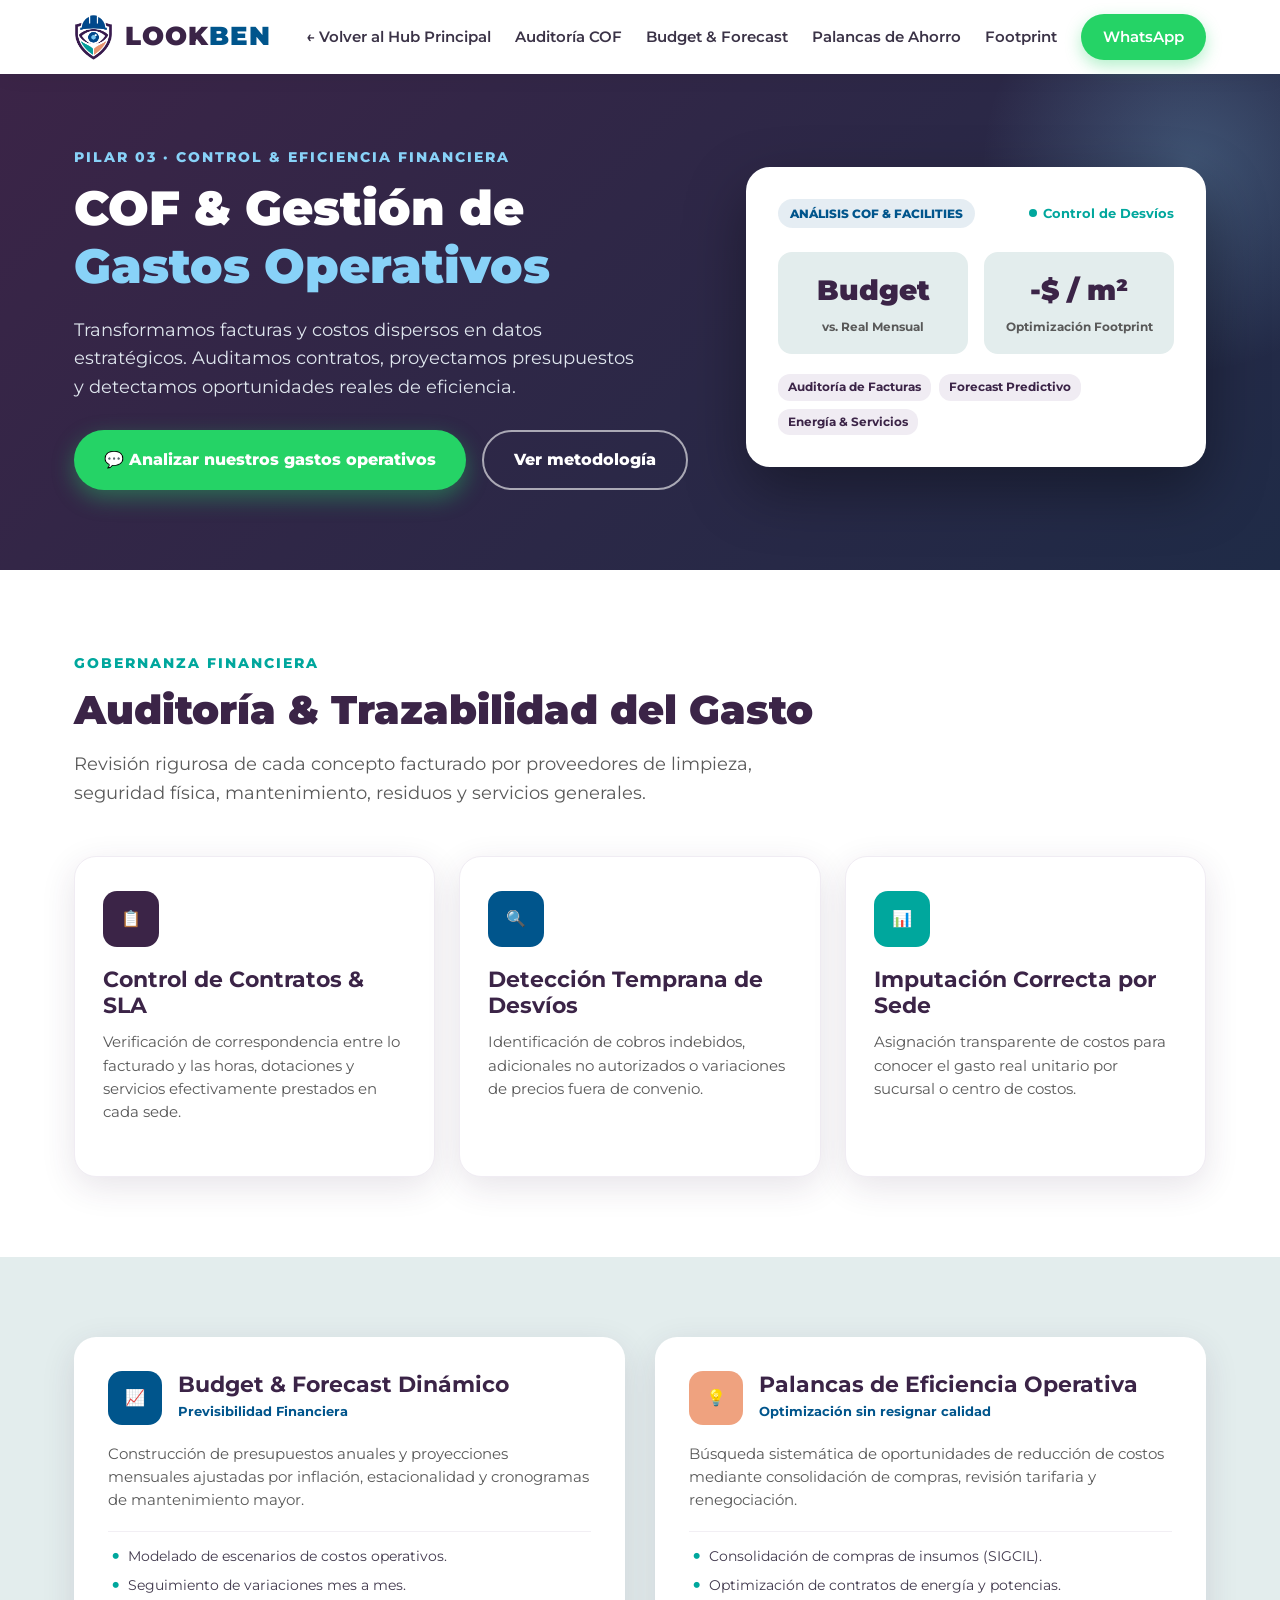
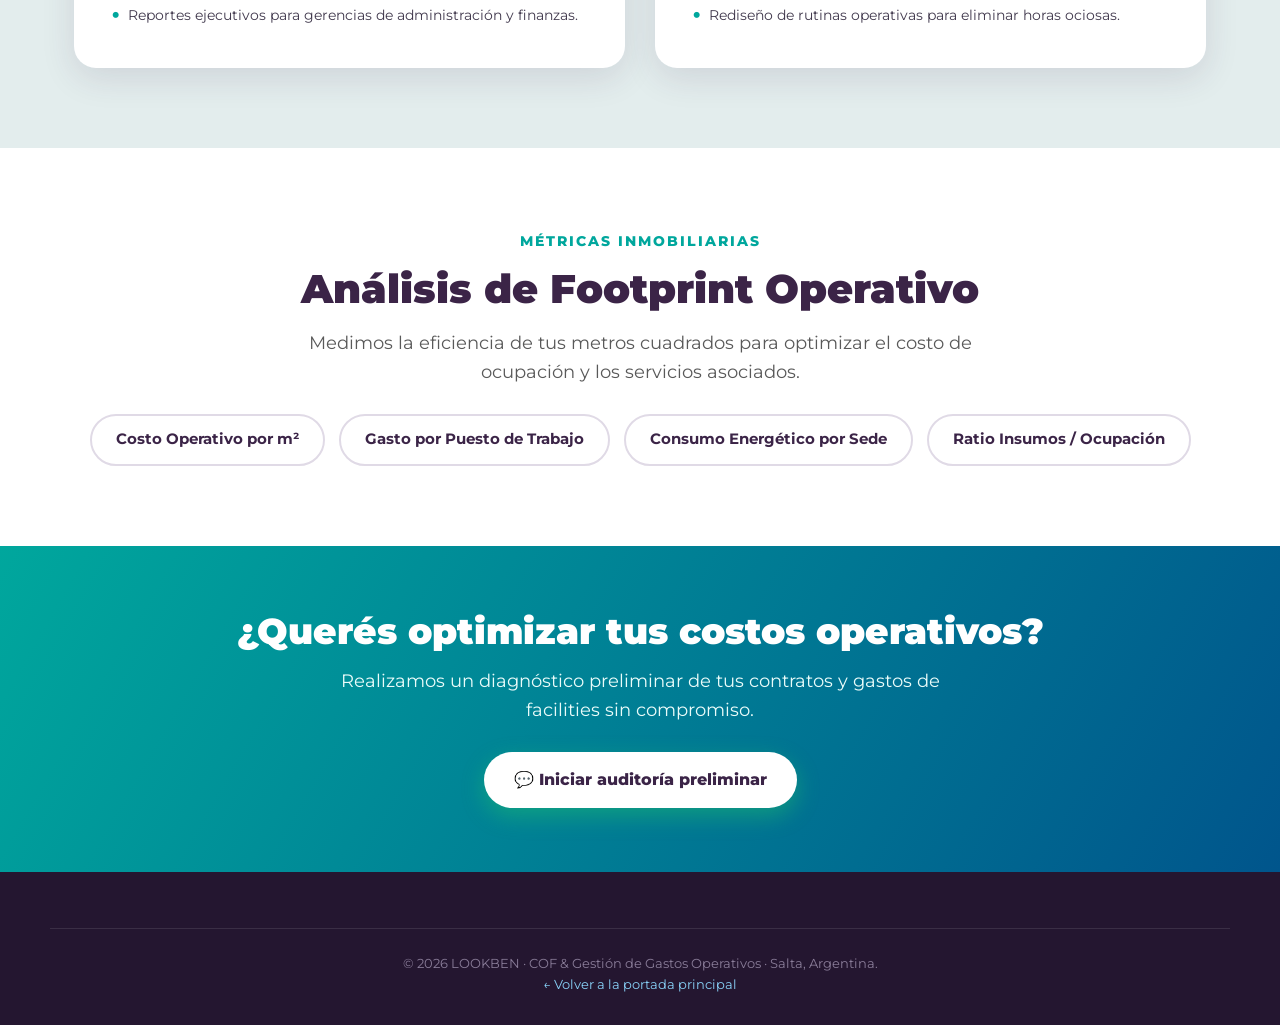
==== cof-gastos.html @ 1baa72f5 "Add initial HTML structure for COF page" ====
<!DOCTYPE html>
<html lang="es">
<head>
  <meta charset="UTF-8">
  <meta name="viewport" content="width=device-width, initial-scale=1.0">
  <title>COF & Gestión de Gastos Operativos · LOOKBEN</title>
  <meta name="description" content="Auditoría, trazabilidad, budget, forecast y eficiencia en gastos de operación y facilities para empresas con múltiples sedes.">
  <link rel="icon" type="image/png" href="assets/logo.png">
  <link href="https://fonts.googleapis.com/css2?family=Montserrat:wght@400;500;600;700;800;900&display=swap" rel="stylesheet">
  <link rel="stylesheet" href="styles.css">
</head>
<body>

  <nav>
    <div class="container nav-in">
      <a href="index.html" class="nav-logo">
        <img src="assets/logo.png" alt="LOOKBEN">
        <span><span class="look">LOOK</span><span class="ben">BEN</span></span>
      </a>
      <div class="nav-links" id="navlinks">
        <a href="index.html">← Volver al Hub Principal</a>
        <a href="#auditoria">Auditoría COF</a>
        <a href="#budget">Budget & Forecast</a>
        <a href="#palancas">Palancas de Ahorro</a>
        <a href="#footprint">Footprint</a>
        <a href="https://wa.me/5493624313645?text=Hola%20LOOKBEN!%20Quiero%20consultar%20por%20Control%20de%20COF%20y%20Gastos%20Operativos." class="nav-cta">WhatsApp</a>
      </div>
      <div class="burger" onclick="toggleMenu()"><span></span><span></span><span></span></div>
    </div>
  </nav>

  <header class="hero" style="background: linear-gradient(135deg, var(--violeta) 0%, #1f2b47 100%); padding: 70px 0 80px;">
    <div class="container hero-grid">
      <div>
        <span class="tag-eyebrow" style="color:var(--celeste)">Pilar 03 · Control & Eficiencia Financiera</span>
        <h1>COF & Gestión de <span class="hl">Gastos Operativos</span></h1>
        <p>Transformamos facturas y costos dispersos en datos estratégicos. Auditamos contratos, proyectamos presupuestos y detectamos oportunidades reales de eficiencia.</p>
        <div class="hero-cta">
          <a href="https://wa.me/5493624313645?text=Hola%20LOOKBEN!%20Quiero%20analizar%20los%20gastos%20operativos%20de%20nuestra%20empresa." class="btn btn-wa">
            💬 Analizar nuestros gastos operativos
          </a>
          <a href="#auditoria" class="btn btn-outline">Ver metodología</a>
        </div>
      </div>
      <div class="hero-card hero-widget">
        <div class="hw-header">
          <div class="hw-badge">ANÁLISIS COF & FACILITIES</div>
          <div class="hw-status"><span class="dot"></span> Control de Desvíos</div>
        </div>
        <div class="hw-stats-grid">
          <div class="hw-stat">
            <span class="hw-stat-val">Budget</span>
            <span class="hw-stat-lbl">vs. Real Mensual</span>
          </div>
          <div class="hw-stat">
            <span class="hw-stat-val">-$ / m²</span>
            <span class="hw-stat-lbl">Optimización Footprint</span>
          </div>
        </div>
        <div class="hw-tags">
          <span>Auditoría de Facturas</span>
          <span>Forecast Predictivo</span>
          <span>Energía & Servicios</span>
        </div>
      </div>
    </div>
  </header>

  <!-- SECCIÓN: AUDITORÍA COF Y CONTRATOS -->
  <section class="section" id="auditoria">
    <div class="container">
      <span class="tag-eyebrow">Gobernanza Financiera</span>
      <h2 class="h2">Auditoría & Trazabilidad del Gasto</h2>
      <p class="lead" style="margin-bottom: 36px;">Revisión rigurosa de cada concepto facturado por proveedores de limpieza, seguridad física, mantenimiento, residuos y servicios generales.</p>

      <div class="pilar-grid">
        <div class="pcard">
          <div class="pcard-ic" style="background:var(--violeta)">📋</div>
          <h3>Control de Contratos & SLA</h3>
          <p>Verificación de correspondencia entre lo facturado y las horas, dotaciones y servicios efectivamente prestados en cada sede.</p>
        </div>
        <div class="pcard">
          <div class="pcard-ic" style="background:var(--azul)">🔍</div>
          <h3>Detección Temprana de Desvíos</h3>
          <p>Identificación de cobros indebidos, adicionales no autorizados o variaciones de precios fuera de convenio.</p>
        </div>
        <div class="pcard">
          <div class="pcard-ic" style="background:var(--teal)">📊</div>
          <h3>Imputación Correcta por Sede</h3>
          <p>Asignación transparente de costos para conocer el gasto real unitario por sucursal o centro de costos.</p>
        </div>
      </div>
    </div>
  </section>

  <!-- SECCIÓN: BUDGET, FORECAST Y PALANCAS -->
  <section class="section" style="background:var(--gris)" id="budget">
    <div class="container grid-2col">
      <div class="special-card">
        <div class="sc-head">
          <div class="sc-ic" style="background:var(--azul)">📈</div>
          <div>
            <h3>Budget & Forecast Dinámico</h3>
            <span class="sc-sub">Previsibilidad Financiera</span>
          </div>
        </div>
        <p>Construcción de presupuestos anuales y proyecciones mensuales ajustadas por inflación, estacionalidad y cronogramas de mantenimiento mayor.</p>
        <ul class="pcard-list">
          <li>Modelado de escenarios de costos operativos.</li>
          <li>Seguimiento de variaciones mes a mes.</li>
          <li>Reportes ejecutivos para gerencias de administración y finanzas.</li>
        </ul>
      </div>

      <div class="special-card" id="palancas">
        <div class="sc-head">
          <div class="sc-ic" style="background:var(--salmon)">💡</div>
          <div>
            <h3>Palancas de Eficiencia Operativa</h3>
            <span class="sc-sub">Optimización sin resignar calidad</span>
          </div>
        </div>
        <p>Búsqueda sistemática de oportunidades de reducción de costos mediante consolidación de compras, revisión tarifaria y renegociación.</p>
        <ul class="pcard-list">
          <li>Consolidación de compras de insumos (SIGCIL).</li>
          <li>Optimización de contratos de energía y potencias.</li>
          <li>Rediseño de rutinas operativas para eliminar horas ociosas.</li>
        </ul>
      </div>
    </div>
  </section>

  <!-- SECCIÓN: FOOTPRINT OPERATIVO -->
  <section class="section" id="footprint">
    <div class="container center">
      <span class="tag-eyebrow">Métricas Inmobiliarias</span>
      <h2 class="h2">Análisis de Footprint Operativo</h2>
      <p class="lead">Medimos la eficiencia de tus metros cuadrados para optimizar el costo de ocupación y los servicios asociados.</p>

      <div class="sectors" style="margin-top:28px;">
        <div class="sector">Costo Operativo por m²</div>
        <div class="sector">Gasto por Puesto de Trabajo</div>
        <div class="sector">Consumo Energético por Sede</div>
        <div class="sector">Ratio Insumos / Ocupación</div>
      </div>
    </div>
  </section>

  <!-- CTA FINAL -->
  <section class="ctaband">
    <div class="container">
      <h2>¿Querés optimizar tus costos operativos?</h2>
      <p>Realizamos un diagnóstico preliminar de tus contratos y gastos de facilities sin compromiso.</p>
      <a href="https://wa.me/5493624313645?text=Hola%20LOOKBEN!%20Quiero%20coordinar%20una%20auditor%C3%ADa%20de%20gastos%20COF." class="btn btn-wa" style="background:#fff;color:var(--violeta);">
        💬 Iniciar auditoría preliminar
      </a>
    </div>
  </section>

  <footer>
    <div class="container foot-bottom">
      © 2026 LOOKBEN · COF & Gestión de Gastos Operativos · Salta, Argentina.
      <p><a href="index.html" style="color:var(--celeste)">← Volver a la portada principal</a></p>
    </div>
  </footer>

  <script src="app.js"></script>
</body>
</html>
---- styles.css ----
* { margin: 0; padding: 0; box-sizing: border-box; }
:root {
  --violeta: #3B2447;
  --azul: #00558C;
  --celeste: #88D2F8;
  --gris: #E3EDED;
  --salmon: #EFA27F;
  --teal: #00A79D;
  --gristxt: #595959;
  --wa: #25D366;
  --shadow: 0 10px 34px rgba(59, 36, 71, 0.12);
  --shadow-card: 0 4px 20px rgba(0, 0, 0, 0.06);
}

html { scroll-behavior: smooth; }
body {
  font-family: 'Montserrat', sans-serif;
  color: #2b2233;
  line-height: 1.6;
  background: #fff;
  -webkit-font-smoothing: antialiased;
  overflow-x: hidden;
}

h1, h2, h3, h4 { line-height: 1.2; }
a { text-decoration: none; color: inherit; }
.container { max-width: 1180px; margin: 0 auto; padding: 0 24px; }

/* BOTONES */
.btn {
  display: inline-flex;
  align-items: center;
  gap: 10px;
  font-weight: 800;
  border-radius: 60px;
  padding: 15px 30px;
  font-size: 16px;
  transition: transform .18s ease, box-shadow .18s ease;
  cursor: pointer;
  border: none;
}
.btn:hover { transform: translateY(-2px); }
.btn-wa { background: var(--wa); color: #fff; box-shadow: 0 8px 22px rgba(37, 211, 102, .4); }
.btn-outline { background: transparent; color: #fff; border: 2px solid rgba(255, 255, 255, .6); }

/* UTILIDADES Y TEXTO */
.section { padding: 80px 0; }
.tag-eyebrow {
  display: inline-block;
  color: var(--teal);
  font-weight: 800;
  letter-spacing: 2px;
  text-transform: uppercase;
  font-size: 14px;
  margin-bottom: 12px;
}
.h2 { font-size: 40px; font-weight: 900; color: var(--violeta); margin-bottom: 16px; }
.lead { font-size: 18px; color: var(--gristxt); max-width: 720px; }
.center { text-align: center; }
.center .lead { margin: 0 auto; }

/* NAVEGACIÓN */
nav {
  position: sticky;
  top: 0;
  z-index: 100;
  background: rgba(255, 255, 255, .96);
  backdrop-filter: blur(8px);
  box-shadow: 0 2px 20px rgba(0, 0, 0, .06);
}
.nav-in { display: flex; align-items: center; justify-content: space-between; height: 74px; }
.nav-logo { display: flex; align-items: center; gap: 12px; font-weight: 900; font-size: 26px; letter-spacing: 1px; }
.nav-logo img { height: 46px; }
.nav-logo .look { color: var(--violeta); }
.nav-logo .ben { color: var(--azul); }
.nav-links { display: flex; align-items: center; gap: 24px; }
.nav-links a { font-weight: 600; font-size: 15px; color: #3b3347; transition: color .15s; }
.nav-links a:hover, .nav-links a.active { color: var(--teal); }
.nav-cta {
  background: var(--wa);
  color: #fff !important;
  padding: 11px 22px;
  border-radius: 50px;
  font-weight: 800;
  font-size: 14px;
  box-shadow: 0 6px 16px rgba(37, 211, 102, .35);
}
.burger { display: none; flex-direction: column; gap: 5px; cursor: pointer; }
.burger span { width: 26px; height: 3px; background: var(--violeta); border-radius: 2px; }

/* HERO */
.hero {
  background: linear-gradient(135deg, var(--violeta) 0%, #2e2f5e 55%, var(--azul) 100%);
  color: #fff;
  position: relative;
  overflow: hidden;
  padding: 90px 0 100px;
}
.hero::after {
  content: "";
  position: absolute;
  right: -120px;
  top: -120px;
  width: 420px;
  height: 420px;
  background: radial-gradient(circle, rgba(136, 210, 248, .25), transparent 70%);
  border-radius: 50%;
}
.hero-grid { display: grid; grid-template-columns: 1.15fr .85fr; gap: 50px; align-items: center; position: relative; z-index: 2; }
.hero h1 { font-size: 48px; font-weight: 900; margin-bottom: 20px; }
.hero h1 .hl { color: var(--celeste); }
.hero p { font-size: 18px; color: #dfe6ee; margin-bottom: 28px; max-width: 560px; }
.hero-badges { display: flex; gap: 10px; flex-wrap: wrap; margin-top: 30px; }
.hb {
  background: rgba(255, 255, 255, .1);
  border: 1px solid rgba(255, 255, 255, .2);
  border-radius: 40px;
  padding: 8px 16px;
  font-size: 13.5px;
  font-weight: 600;
}
.hero-cta { display: flex; gap: 16px; flex-wrap: wrap; }

/* HERO CARD MOCKUP */
.hero-widget {
  background: #fff;
  border-radius: 24px;
  padding: 32px;
  box-shadow: 0 24px 60px rgba(0, 0, 0, .35);
  color: #2b2233;
}
.hw-header { display: flex; justify-content: space-between; align-items: center; margin-bottom: 24px; }
.hw-badge { font-size: 12px; font-weight: 800; color: var(--azul); background: rgba(0, 85, 140, 0.1); padding: 5px 12px; border-radius: 20px; }
.hw-status { font-size: 13px; font-weight: 700; color: var(--teal); display: flex; align-items: center; gap: 6px; }
.hw-status .dot { width: 8px; height: 8px; border-radius: 50%; background: var(--teal); display: inline-block; }
.hw-stats-grid { display: grid; grid-template-columns: 1fr 1fr; gap: 16px; margin-bottom: 20px; }
.hw-stat { background: var(--gris); padding: 16px; border-radius: 14px; text-align: center; }
.hw-stat-val { display: block; font-size: 28px; font-weight: 900; color: var(--violeta); }
.hw-stat-lbl { font-size: 12px; color: var(--gristxt); font-weight: 700; }
.hw-bar-wrap { margin-bottom: 24px; }
.hw-bar-lbl { display: flex; justify-content: space-between; font-size: 13px; margin-bottom: 6px; color: var(--violeta); }
.hw-bar { height: 10px; background: #eee; border-radius: 20px; overflow: hidden; }
.hw-fill { height: 100%; background: linear-gradient(90deg, var(--teal), var(--azul)); border-radius: 20px; }
.hw-tags { display: flex; gap: 8px; flex-wrap: wrap; }
.hw-tags span { font-size: 11.5px; font-weight: 700; background: #f0ecf3; color: var(--violeta); padding: 4px 10px; border-radius: 12px; }

/* TRUST STRIP */
.trust { background: var(--teal); color: #fff; padding: 22px 0; }
.trust-in { display: flex; justify-content: center; gap: 46px; flex-wrap: wrap; font-weight: 700; font-size: 17px; }

/* 3 PILARES */
.pilar-grid { display: grid; grid-template-columns: repeat(3, 1fr); gap: 24px; margin-top: 48px; }
.pcard {
  background: #fff;
  border-radius: 22px;
  box-shadow: var(--shadow);
  padding: 34px 28px;
  border: 1px solid #f0ecf3;
  transition: transform .2s ease, box-shadow .2s ease;
  position: relative;
}
.pcard:hover { transform: translateY(-6px); box-shadow: 0 18px 46px rgba(59, 36, 71, .18); }
.pcard.featured { border-top: 5px solid var(--azul); }
.pcard-ic { width: 56px; height: 56px; border-radius: 14px; display: flex; align-items: center; justify-content: center; margin-bottom: 20px; }
.pcard-num { font-size: 12px; font-weight: 900; color: var(--teal); letter-spacing: 1px; display: block; margin-bottom: 8px; }
.pcard h3 { font-size: 22px; color: var(--violeta); margin-bottom: 12px; }
.pcard p { font-size: 14.5px; color: var(--gristxt); margin-bottom: 18px; }
.pcard-list { list-style: none; border-top: 1px solid #f2eff4; padding-top: 14px; }
.pcard-list li { font-size: 13.5px; color: #41394d; margin-bottom: 8px; position: relative; padding-left: 20px; }
.pcard-list li::before { content: "•"; position: absolute; left: 4px; color: var(--teal); font-weight: 900; font-size: 18px; line-height: 1; }

/* BACKLOG SECTION */
.backlog-grid { display: grid; grid-template-columns: 1fr 1fr; gap: 40px; align-items: center; margin-top: 40px; }
.backlog-desc h3 { font-size: 26px; color: var(--violeta); margin-bottom: 14px; }
.backlog-desc p { font-size: 16px; color: var(--gristxt); margin-bottom: 24px; }
.feature-item { display: flex; gap: 14px; margin-bottom: 16px; font-size: 15px; color: #41394d; }
.feature-item .f-ic { width: 24px; height: 24px; background: var(--teal); color: #fff; border-radius: 50%; display: flex; align-items: center; justify-content: center; font-size: 12px; font-weight: 900; flex-shrink: 0; margin-top: 2px; }
.backlog-board { background: #fff; border-radius: 20px; padding: 24px; box-shadow: var(--shadow); }
.b-head { display: grid; grid-template-columns: 2fr 1fr 1fr; font-size: 11px; font-weight: 800; color: #8a7d99; padding-bottom: 10px; border-bottom: 1px solid #eee; }
.b-row { display: grid; grid-template-columns: 2fr 1fr 1fr; align-items: center; padding: 14px 0; border-bottom: 1px solid #f6f3f8; font-size: 14px; }
.b-row strong { color: var(--violeta); display: block; font-size: 13.5px; }
.b-row small { color: var(--gristxt); font-size: 12px; }
.badge { display: inline-block; padding: 4px 10px; border-radius: 12px; font-size: 11.5px; font-weight: 700; text-align: center; }
.crit-p0 { background: #ffebeb; color: #d32f2f; }
.crit-p1 { background: #fff4e5; color: #ed6c02; }
.crit-p2 { background: #e8f5e9; color: #2e7d32; }
.stat-run { background: #e3f2fd; color: #0288d1; }
.stat-plan { background: #f3e5f5; color: #7b1fa2; }
.stat-done { background: #e0f2f1; color: #00796b; }
.b-footer { font-size: 11px; color: #a59caf; text-align: center; margin-top: 14px; }

/* KPIS */
.kpi-grid { display: grid; grid-template-columns: repeat(3, 1fr); gap: 24px; margin-top: 40px; }
.kpi-card { background: #fff; border-radius: 20px; padding: 32px 24px; box-shadow: var(--shadow); border: 1px solid #f0ecf3; text-align: center; }
.kpi-tag { font-size: 11px; font-weight: 800; color: var(--teal); letter-spacing: 1px; margin-bottom: 8px; }
.kpi-val { font-size: 46px; font-weight: 900; color: var(--violeta); margin-bottom: 6px; }
.kpi-card h3 { font-size: 18px; color: var(--violeta); margin-bottom: 8px; }
.kpi-card p { font-size: 13.5px; color: var(--gristxt); }

/* SPECIAL CARDS (ENERGIA / SIGCIL) */
.grid-2col { display: grid; grid-template-columns: 1fr 1fr; gap: 30px; }
.special-card { background: #fff; border-radius: 22px; padding: 34px; box-shadow: var(--shadow); }
.sc-head { display: flex; align-items: center; gap: 16px; margin-bottom: 18px; }
.sc-ic { width: 54px; height: 54px; border-radius: 14px; display: flex; align-items: center; justify-content: center; flex-shrink: 0; }
.special-card h3 { font-size: 22px; color: var(--violeta); }
.sc-sub { font-size: 12.5px; color: var(--azul); font-weight: 700; }
.special-card p { font-size: 14.5px; color: var(--gristxt); margin-bottom: 18px; }

/* FLUJO METODOLÓGICO */
.flow { display: grid; grid-template-columns: repeat(6, 1fr); gap: 14px; margin-top: 44px; }
.fstep { background: #fff; border: 1px solid #eee7f0; border-radius: 18px; padding: 22px 14px; box-shadow: var(--shadow-card); text-align: center; }
.fstep .fn {
  width: 40px;
  height: 40px;
  background: linear-gradient(135deg, var(--violeta), var(--azul));
  color: #fff;
  border-radius: 50%;
  display: flex;
  align-items: center;
  justify-content: center;
  font-weight: 900;
  font-size: 16px;
  margin: 0 auto 12px;
}
.fstep h3 { font-size: 15px; color: var(--violeta); margin-bottom: 6px; }
.fstep p { font-size: 12px; color: var(--gristxt); }

/* ESTRUCTURA CONCEPTUAL */
.hls-grid { display: grid; grid-template-columns: repeat(3, 1fr); gap: 20px; margin-top: 40px; }
.hls-card { background: var(--gris); border-radius: 16px; padding: 24px; border-left: 4px solid var(--azul); }
.hls-card h4 { font-size: 16px; color: var(--violeta); margin-bottom: 8px; }
.hls-card p { font-size: 13.5px; color: var(--gristxt); }

/* SECTORES */
.sectors { display: flex; flex-wrap: wrap; gap: 14px; justify-content: center; margin-top: 36px; }
.sector {
  background: #fff;
  border: 2px solid #e0dae6;
  border-radius: 50px;
  padding: 12px 24px;
  font-weight: 700;
  color: var(--violeta);
  font-size: 14.5px;
  transition: .18s;
}
.sector:hover { border-color: var(--teal); color: var(--teal); transform: translateY(-2px); }

/* CTA FINAL */
.ctaband { background: linear-gradient(120deg, var(--teal), var(--azul)); color: #fff; text-align: center; padding: 64px 0; }
.ctaband h2 { font-size: 36px; font-weight: 900; margin-bottom: 14px; }
.ctaband p { font-size: 18px; color: #eafcfa; max-width: 640px; margin: 0 auto 28px; }

/* CONTACTO */
.contact { background: linear-gradient(135deg, var(--violeta) 0%, var(--azul) 100%); color: #fff; }
.contact-grid { display: grid; grid-template-columns: 1fr 1fr; gap: 50px; align-items: start; }
.cinfo h2 { color: #fff; font-size: 40px; font-weight: 900; margin-bottom: 16px; }
.cinfo p { color: #dfe6ee; font-size: 16.5px; margin-bottom: 28px; }
.cline { display: flex; align-items: center; gap: 16px; margin-bottom: 20px; font-size: 16px; }
.cline .ci { width: 48px; height: 48px; background: rgba(255, 255, 255, .12); border-radius: 12px; display: flex; align-items: center; justify-content: center; flex-shrink: 0; }

.form-card { background: #fff; border-radius: 22px; padding: 34px; box-shadow: 0 24px 60px rgba(0, 0, 0, .3); color: #2b2233; }
.form-card label { display: block; font-weight: 700; color: var(--violeta); font-size: 13.5px; margin-bottom: 6px; margin-top: 14px; }
.form-card label:first-of-type { margin-top: 0; }
.form-card input, .form-card select, .form-card textarea {
  width: 100%;
  padding: 12px 14px;
  border: 1.5px solid #e0dae6;
  border-radius: 10px;
  font-family: inherit;
  font-size: 14.5px;
  transition: border .15s;
}
.form-card input:focus, .form-card select:focus, .form-card textarea:focus { outline: none; border-color: var(--teal); }
.form-card textarea { resize: vertical; min-height: 80px; }
.form-card .btn-wa { width: 100%; justify-content: center; margin-top: 20px; }
.form-note { font-size: 11.5px; color: var(--gristxt); margin-top: 10px; text-align: center; }

/* FOOTER */
footer { background: #241630; color: #c9bfd4; padding: 56px 0 30px; }
.foot-grid { display: grid; grid-template-columns: 1.4fr 1fr 1fr; gap: 40px; margin-bottom: 40px; }
.foot-logo { display: flex; align-items: center; gap: 12px; margin-bottom: 16px; }
.foot-logo img { height: 46px; }
.foot-logo .look { color: #fff; font-weight: 900; font-size: 24px; }
.foot-logo .ben { color: var(--celeste); font-weight: 900; font-size: 24px; }
footer h4 { color: #fff; font-size: 15px; margin-bottom: 16px; }
footer ul { list-style: none; }
footer li { margin-bottom: 8px; font-size: 13.5px; }
footer a:hover { color: var(--celeste); }
.foot-bottom { border-top: 1px solid rgba(255, 255, 255, .1); padding-top: 24px; text-align: center; font-size: 13px; color: #8a7d99; }
.foot-legal { font-size: 11.5px; color: #6f6280; margin-top: 10px; max-width: 900px; margin-left: auto; margin-right: auto; line-height: 1.5; }

/* WHATSAPP FLOAT */
.wa-float {
  position: fixed;
  bottom: 26px;
  right: 26px;
  width: 62px;
  height: 62px;
  background: var(--wa);
  border-radius: 50%;
  display: flex;
  align-items: center;
  justify-content: center;
  box-shadow: 0 8px 24px rgba(37, 211, 102, .5);
  z-index: 200;
  animation: pulse 2.2s infinite;
}
@keyframes pulse {
  0% { box-shadow: 0 0 0 0 rgba(37, 211, 102, .5); }
  70% { box-shadow: 0 0 0 18px rgba(37, 211, 102, 0); }
  100% { box-shadow: 0 0 0 0 rgba(37, 211, 102, 0); }
}
.wa-float svg { width: 34px; height: 34px; }

/* RESPONSIVE */
@media (max-width: 992px) {
  .hero-grid, .contact-grid, .backlog-grid, .grid-2col { grid-template-columns: 1fr; gap: 36px; }
  .pilar-grid, .kpi-grid, .hls-grid { grid-template-columns: 1fr 1fr; }
  .flow { grid-template-columns: repeat(3, 1fr); }
  .foot-grid { grid-template-columns: 1fr; gap: 28px; }
  .hero h1 { font-size: 36px; }
  .h2, .cinfo h2 { font-size: 30px; }
  .nav-links {
    position: fixed;
    top: 74px;
    left: 0;
    right: 0;
    background: #fff;
    flex-direction: column;
    padding: 20px;
    gap: 16px;
    box-shadow: 0 12px 30px rgba(0, 0, 0, .12);
    display: none;
  }
  .nav-links.open { display: flex; }
  .burger { display: flex; }
}

@media (max-width: 600px) {
  .pilar-grid, .kpi-grid, .hls-grid, .flow { grid-template-columns: 1fr; }
  .hero h1 { font-size: 30px; }
  .section { padding: 56px 0; }
  .b-row, .b-head { grid-template-columns: 1.5fr 1fr 1fr; font-size: 12px; }
}
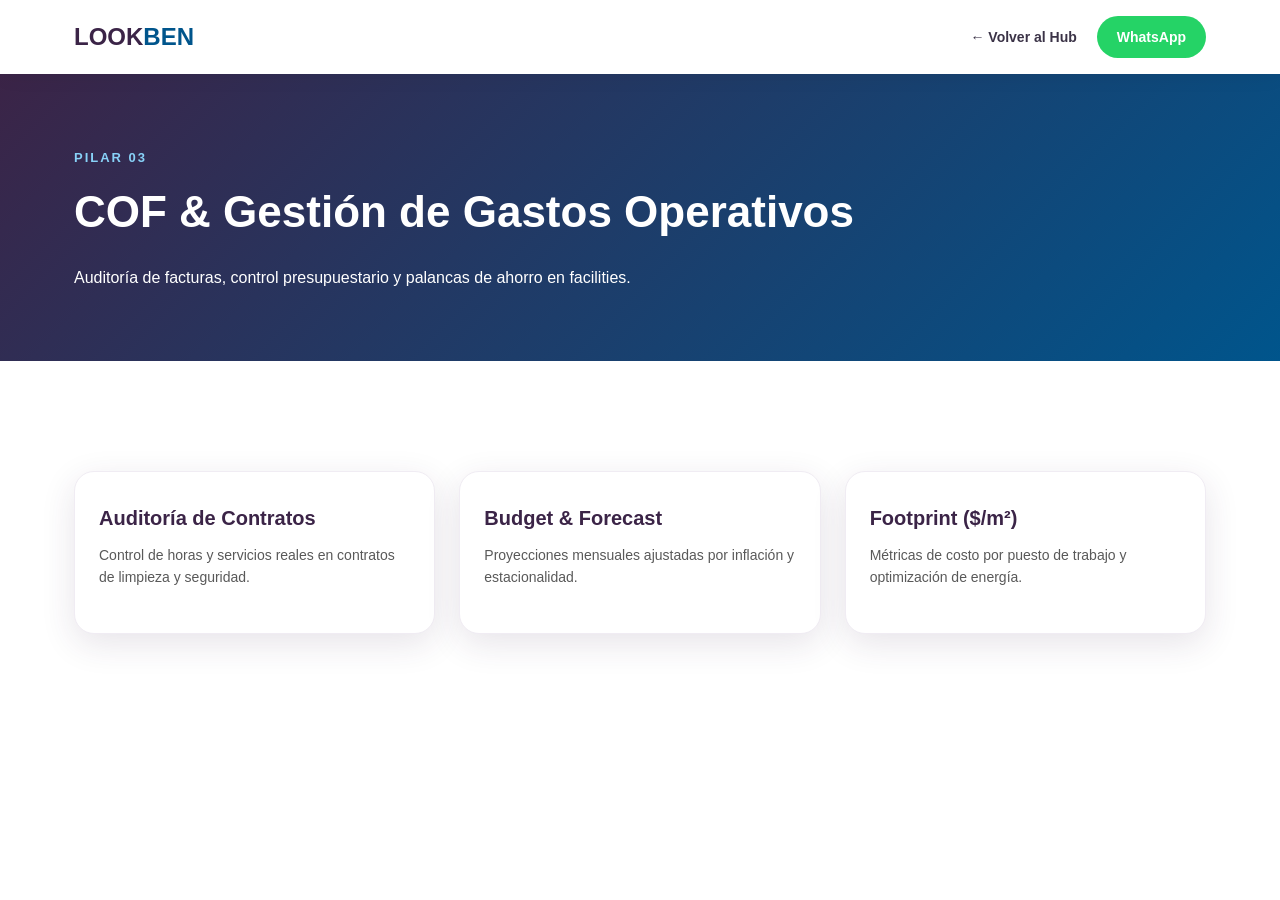
==== commit b1689365: "Add files via upload" ====
--- a/cof-gastos.html
+++ b/cof-gastos.html
@@ -1,169 +1,30 @@
-<!DOCTYPE html>
+﻿<!DOCTYPE html>
 <html lang="es">
 <head>
   <meta charset="UTF-8">
-  <meta name="viewport" content="width=device-width, initial-scale=1.0">
   <title>COF & Gestión de Gastos Operativos · LOOKBEN</title>
-  <meta name="description" content="Auditoría, trazabilidad, budget, forecast y eficiencia en gastos de operación y facilities para empresas con múltiples sedes.">
-  <link rel="icon" type="image/png" href="assets/logo.png">
-  <link href="https://fonts.googleapis.com/css2?family=Montserrat:wght@400;500;600;700;800;900&display=swap" rel="stylesheet">
   <link rel="stylesheet" href="styles.css">
 </head>
 <body>
-
   <nav>
     <div class="container nav-in">
-      <a href="index.html" class="nav-logo">
-        <img src="assets/logo.png" alt="LOOKBEN">
-        <span><span class="look">LOOK</span><span class="ben">BEN</span></span>
-      </a>
-      <div class="nav-links" id="navlinks">
-        <a href="index.html">← Volver al Hub Principal</a>
-        <a href="#auditoria">Auditoría COF</a>
-        <a href="#budget">Budget & Forecast</a>
-        <a href="#palancas">Palancas de Ahorro</a>
-        <a href="#footprint">Footprint</a>
-        <a href="https://wa.me/5493624313645?text=Hola%20LOOKBEN!%20Quiero%20consultar%20por%20Control%20de%20COF%20y%20Gastos%20Operativos." class="nav-cta">WhatsApp</a>
-      </div>
-      <div class="burger" onclick="toggleMenu()"><span></span><span></span><span></span></div>
+      <a href="index.html" class="nav-logo"><span><span class="look">LOOK</span><span class="ben">BEN</span></span></a>
+      <div class="nav-links"><a href="index.html">← Volver al Hub</a><a href="https://wa.me/5493624313645" class="nav-cta">WhatsApp</a></div>
     </div>
   </nav>
-
-  <header class="hero" style="background: linear-gradient(135deg, var(--violeta) 0%, #1f2b47 100%); padding: 70px 0 80px;">
-    <div class="container hero-grid">
-      <div>
-        <span class="tag-eyebrow" style="color:var(--celeste)">Pilar 03 · Control & Eficiencia Financiera</span>
-        <h1>COF & Gestión de <span class="hl">Gastos Operativos</span></h1>
-        <p>Transformamos facturas y costos dispersos en datos estratégicos. Auditamos contratos, proyectamos presupuestos y detectamos oportunidades reales de eficiencia.</p>
-        <div class="hero-cta">
-          <a href="https://wa.me/5493624313645?text=Hola%20LOOKBEN!%20Quiero%20analizar%20los%20gastos%20operativos%20de%20nuestra%20empresa." class="btn btn-wa">
-            💬 Analizar nuestros gastos operativos
-          </a>
-          <a href="#auditoria" class="btn btn-outline">Ver metodología</a>
-        </div>
-      </div>
-      <div class="hero-card hero-widget">
-        <div class="hw-header">
-          <div class="hw-badge">ANÁLISIS COF & FACILITIES</div>
-          <div class="hw-status"><span class="dot"></span> Control de Desvíos</div>
-        </div>
-        <div class="hw-stats-grid">
-          <div class="hw-stat">
-            <span class="hw-stat-val">Budget</span>
-            <span class="hw-stat-lbl">vs. Real Mensual</span>
-          </div>
-          <div class="hw-stat">
-            <span class="hw-stat-val">-$ / m²</span>
-            <span class="hw-stat-lbl">Optimización Footprint</span>
-          </div>
-        </div>
-        <div class="hw-tags">
-          <span>Auditoría de Facturas</span>
-          <span>Forecast Predictivo</span>
-          <span>Energía & Servicios</span>
-        </div>
-      </div>
+  <header class="hero" style="padding: 70px 0;">
+    <div class="container">
+      <span class="tag-eyebrow" style="color:var(--celeste)">Pilar 03</span>
+      <h1>COF & Gestión de Gastos Operativos</h1>
+      <p>Auditoría de facturas, control presupuestario y palancas de ahorro en facilities.</p>
     </div>
   </header>
-
-  <!-- SECCIÓN: AUDITORÍA COF Y CONTRATOS -->
-  <section class="section" id="auditoria">
-    <div class="container">
-      <span class="tag-eyebrow">Gobernanza Financiera</span>
-      <h2 class="h2">Auditoría & Trazabilidad del Gasto</h2>
-      <p class="lead" style="margin-bottom: 36px;">Revisión rigurosa de cada concepto facturado por proveedores de limpieza, seguridad física, mantenimiento, residuos y servicios generales.</p>
-
-      <div class="pilar-grid">
-        <div class="pcard">
-          <div class="pcard-ic" style="background:var(--violeta)">📋</div>
-          <h3>Control de Contratos & SLA</h3>
-          <p>Verificación de correspondencia entre lo facturado y las horas, dotaciones y servicios efectivamente prestados en cada sede.</p>
-        </div>
-        <div class="pcard">
-          <div class="pcard-ic" style="background:var(--azul)">🔍</div>
-          <h3>Detección Temprana de Desvíos</h3>
-          <p>Identificación de cobros indebidos, adicionales no autorizados o variaciones de precios fuera de convenio.</p>
-        </div>
-        <div class="pcard">
-          <div class="pcard-ic" style="background:var(--teal)">📊</div>
-          <h3>Imputación Correcta por Sede</h3>
-          <p>Asignación transparente de costos para conocer el gasto real unitario por sucursal o centro de costos.</p>
-        </div>
-      </div>
+  <section class="section">
+    <div class="container pilar-grid">
+      <div class="pcard"><h3>Auditoría de Contratos</h3><p>Control de horas y servicios reales en contratos de limpieza y seguridad.</p></div>
+      <div class="pcard"><h3>Budget & Forecast</h3><p>Proyecciones mensuales ajustadas por inflación y estacionalidad.</p></div>
+      <div class="pcard"><h3>Footprint ($/m²)</h3><p>Métricas de costo por puesto de trabajo y optimización de energía.</p></div>
     </div>
   </section>
-
-  <!-- SECCIÓN: BUDGET, FORECAST Y PALANCAS -->
-  <section class="section" style="background:var(--gris)" id="budget">
-    <div class="container grid-2col">
-      <div class="special-card">
-        <div class="sc-head">
-          <div class="sc-ic" style="background:var(--azul)">📈</div>
-          <div>
-            <h3>Budget & Forecast Dinámico</h3>
-            <span class="sc-sub">Previsibilidad Financiera</span>
-          </div>
-        </div>
-        <p>Construcción de presupuestos anuales y proyecciones mensuales ajustadas por inflación, estacionalidad y cronogramas de mantenimiento mayor.</p>
-        <ul class="pcard-list">
-          <li>Modelado de escenarios de costos operativos.</li>
-          <li>Seguimiento de variaciones mes a mes.</li>
-          <li>Reportes ejecutivos para gerencias de administración y finanzas.</li>
-        </ul>
-      </div>
-
-      <div class="special-card" id="palancas">
-        <div class="sc-head">
-          <div class="sc-ic" style="background:var(--salmon)">💡</div>
-          <div>
-            <h3>Palancas de Eficiencia Operativa</h3>
-            <span class="sc-sub">Optimización sin resignar calidad</span>
-          </div>
-        </div>
-        <p>Búsqueda sistemática de oportunidades de reducción de costos mediante consolidación de compras, revisión tarifaria y renegociación.</p>
-        <ul class="pcard-list">
-          <li>Consolidación de compras de insumos (SIGCIL).</li>
-          <li>Optimización de contratos de energía y potencias.</li>
-          <li>Rediseño de rutinas operativas para eliminar horas ociosas.</li>
-        </ul>
-      </div>
-    </div>
-  </section>
-
-  <!-- SECCIÓN: FOOTPRINT OPERATIVO -->
-  <section class="section" id="footprint">
-    <div class="container center">
-      <span class="tag-eyebrow">Métricas Inmobiliarias</span>
-      <h2 class="h2">Análisis de Footprint Operativo</h2>
-      <p class="lead">Medimos la eficiencia de tus metros cuadrados para optimizar el costo de ocupación y los servicios asociados.</p>
-
-      <div class="sectors" style="margin-top:28px;">
-        <div class="sector">Costo Operativo por m²</div>
-        <div class="sector">Gasto por Puesto de Trabajo</div>
-        <div class="sector">Consumo Energético por Sede</div>
-        <div class="sector">Ratio Insumos / Ocupación</div>
-      </div>
-    </div>
-  </section>
-
-  <!-- CTA FINAL -->
-  <section class="ctaband">
-    <div class="container">
-      <h2>¿Querés optimizar tus costos operativos?</h2>
-      <p>Realizamos un diagnóstico preliminar de tus contratos y gastos de facilities sin compromiso.</p>
-      <a href="https://wa.me/5493624313645?text=Hola%20LOOKBEN!%20Quiero%20coordinar%20una%20auditor%C3%ADa%20de%20gastos%20COF." class="btn btn-wa" style="background:#fff;color:var(--violeta);">
-        💬 Iniciar auditoría preliminar
-      </a>
-    </div>
-  </section>
-
-  <footer>
-    <div class="container foot-bottom">
-      © 2026 LOOKBEN · COF & Gestión de Gastos Operativos · Salta, Argentina.
-      <p><a href="index.html" style="color:var(--celeste)">← Volver a la portada principal</a></p>
-    </div>
-  </footer>
-
-  <script src="app.js"></script>
 </body>
-</html>
+</html>
--- a/styles.css
+++ b/styles.css
@@ -1,344 +1,88 @@
-* { margin: 0; padding: 0; box-sizing: border-box; }
+﻿* { margin: 0; padding: 0; box-sizing: border-box; }
 :root {
-  --violeta: #3B2447;
-  --azul: #00558C;
-  --celeste: #88D2F8;
-  --gris: #E3EDED;
-  --salmon: #EFA27F;
-  --teal: #00A79D;
-  --gristxt: #595959;
-  --wa: #25D366;
-  --shadow: 0 10px 34px rgba(59, 36, 71, 0.12);
-  --shadow-card: 0 4px 20px rgba(0, 0, 0, 0.06);
+  --violeta: #3B2447; --azul: #00558C; --celeste: #88D2F8;
+  --gris: #E3EDED; --salmon: #EFA27F; --teal: #00A79D;
+  --gristxt: #595959; --wa: #25D366; --shadow: 0 10px 34px rgba(59, 36, 71, 0.12);
 }
-
 html { scroll-behavior: smooth; }
-body {
-  font-family: 'Montserrat', sans-serif;
-  color: #2b2233;
-  line-height: 1.6;
-  background: #fff;
-  -webkit-font-smoothing: antialiased;
-  overflow-x: hidden;
-}
-
-h1, h2, h3, h4 { line-height: 1.2; }
-a { text-decoration: none; color: inherit; }
+body { font-family: 'Montserrat', sans-serif; color: #2b2233; line-height: 1.6; background: #fff; }
 .container { max-width: 1180px; margin: 0 auto; padding: 0 24px; }
-
-/* BOTONES */
-.btn {
-  display: inline-flex;
-  align-items: center;
-  gap: 10px;
-  font-weight: 800;
-  border-radius: 60px;
-  padding: 15px 30px;
-  font-size: 16px;
-  transition: transform .18s ease, box-shadow .18s ease;
-  cursor: pointer;
-  border: none;
-}
-.btn:hover { transform: translateY(-2px); }
-.btn-wa { background: var(--wa); color: #fff; box-shadow: 0 8px 22px rgba(37, 211, 102, .4); }
-.btn-outline { background: transparent; color: #fff; border: 2px solid rgba(255, 255, 255, .6); }
-
-/* UTILIDADES Y TEXTO */
-.section { padding: 80px 0; }
-.tag-eyebrow {
-  display: inline-block;
-  color: var(--teal);
-  font-weight: 800;
-  letter-spacing: 2px;
-  text-transform: uppercase;
-  font-size: 14px;
-  margin-bottom: 12px;
-}
-.h2 { font-size: 40px; font-weight: 900; color: var(--violeta); margin-bottom: 16px; }
-.lead { font-size: 18px; color: var(--gristxt); max-width: 720px; }
-.center { text-align: center; }
-.center .lead { margin: 0 auto; }
-
-/* NAVEGACIÓN */
-nav {
-  position: sticky;
-  top: 0;
-  z-index: 100;
-  background: rgba(255, 255, 255, .96);
-  backdrop-filter: blur(8px);
-  box-shadow: 0 2px 20px rgba(0, 0, 0, .06);
-}
+.btn { display: inline-flex; align-items: center; gap: 10px; font-weight: 800; border-radius: 60px; padding: 14px 28px; cursor: pointer; border: none; text-decoration: none; }
+.btn-wa { background: var(--wa); color: #fff; }
+.btn-outline { background: transparent; color: #fff; border: 2px solid rgba(255,255,255,.6); }
+.section { padding: 70px 0; }
+.tag-eyebrow { font-weight: 800; letter-spacing: 2px; text-transform: uppercase; font-size: 13px; margin-bottom: 8px; display: inline-block; }
+.h2 { font-size: 36px; font-weight: 900; color: var(--violeta); margin-bottom: 14px; }
+.lead { font-size: 17px; color: var(--gristxt); max-width: 720px; }
+.center { text-align: center; } .center .lead { margin: 0 auto; }
+nav { position: sticky; top: 0; z-index: 100; background: rgba(255,255,255,.96); backdrop-filter: blur(8px); box-shadow: 0 2px 20px rgba(0,0,0,.06); }
 .nav-in { display: flex; align-items: center; justify-content: space-between; height: 74px; }
-.nav-logo { display: flex; align-items: center; gap: 12px; font-weight: 900; font-size: 26px; letter-spacing: 1px; }
-.nav-logo img { height: 46px; }
-.nav-logo .look { color: var(--violeta); }
-.nav-logo .ben { color: var(--azul); }
-.nav-links { display: flex; align-items: center; gap: 24px; }
-.nav-links a { font-weight: 600; font-size: 15px; color: #3b3347; transition: color .15s; }
-.nav-links a:hover, .nav-links a.active { color: var(--teal); }
-.nav-cta {
-  background: var(--wa);
-  color: #fff !important;
-  padding: 11px 22px;
-  border-radius: 50px;
-  font-weight: 800;
-  font-size: 14px;
-  box-shadow: 0 6px 16px rgba(37, 211, 102, .35);
-}
-.burger { display: none; flex-direction: column; gap: 5px; cursor: pointer; }
-.burger span { width: 26px; height: 3px; background: var(--violeta); border-radius: 2px; }
-
-/* HERO */
-.hero {
-  background: linear-gradient(135deg, var(--violeta) 0%, #2e2f5e 55%, var(--azul) 100%);
-  color: #fff;
-  position: relative;
-  overflow: hidden;
-  padding: 90px 0 100px;
-}
-.hero::after {
-  content: "";
-  position: absolute;
-  right: -120px;
-  top: -120px;
-  width: 420px;
-  height: 420px;
-  background: radial-gradient(circle, rgba(136, 210, 248, .25), transparent 70%);
-  border-radius: 50%;
-}
-.hero-grid { display: grid; grid-template-columns: 1.15fr .85fr; gap: 50px; align-items: center; position: relative; z-index: 2; }
-.hero h1 { font-size: 48px; font-weight: 900; margin-bottom: 20px; }
+.nav-logo { font-weight: 900; font-size: 24px; text-decoration: none; }
+.nav-logo .look { color: var(--violeta); } .nav-logo .ben { color: var(--azul); }
+.nav-links { display: flex; align-items: center; gap: 20px; }
+.nav-links a { font-weight: 600; font-size: 14px; color: #3b3347; text-decoration: none; }
+.nav-cta { background: var(--wa); color: #fff !important; padding: 10px 20px; border-radius: 50px; font-weight: 800; }
+.hero { background: linear-gradient(135deg, var(--violeta) 0%, var(--azul) 100%); color: #fff; padding: 80px 0; }
+.hero-grid { display: grid; grid-template-columns: 1.15fr .85fr; gap: 40px; align-items: center; }
+.hero h1 { font-size: 44px; font-weight: 900; margin-bottom: 18px; }
 .hero h1 .hl { color: var(--celeste); }
-.hero p { font-size: 18px; color: #dfe6ee; margin-bottom: 28px; max-width: 560px; }
-.hero-badges { display: flex; gap: 10px; flex-wrap: wrap; margin-top: 30px; }
-.hb {
-  background: rgba(255, 255, 255, .1);
-  border: 1px solid rgba(255, 255, 255, .2);
-  border-radius: 40px;
-  padding: 8px 16px;
-  font-size: 13.5px;
-  font-weight: 600;
-}
-.hero-cta { display: flex; gap: 16px; flex-wrap: wrap; }
-
-/* HERO CARD MOCKUP */
-.hero-widget {
-  background: #fff;
-  border-radius: 24px;
-  padding: 32px;
-  box-shadow: 0 24px 60px rgba(0, 0, 0, .35);
-  color: #2b2233;
-}
-.hw-header { display: flex; justify-content: space-between; align-items: center; margin-bottom: 24px; }
-.hw-badge { font-size: 12px; font-weight: 800; color: var(--azul); background: rgba(0, 85, 140, 0.1); padding: 5px 12px; border-radius: 20px; }
-.hw-status { font-size: 13px; font-weight: 700; color: var(--teal); display: flex; align-items: center; gap: 6px; }
-.hw-status .dot { width: 8px; height: 8px; border-radius: 50%; background: var(--teal); display: inline-block; }
-.hw-stats-grid { display: grid; grid-template-columns: 1fr 1fr; gap: 16px; margin-bottom: 20px; }
-.hw-stat { background: var(--gris); padding: 16px; border-radius: 14px; text-align: center; }
-.hw-stat-val { display: block; font-size: 28px; font-weight: 900; color: var(--violeta); }
-.hw-stat-lbl { font-size: 12px; color: var(--gristxt); font-weight: 700; }
-.hw-bar-wrap { margin-bottom: 24px; }
-.hw-bar-lbl { display: flex; justify-content: space-between; font-size: 13px; margin-bottom: 6px; color: var(--violeta); }
-.hw-bar { height: 10px; background: #eee; border-radius: 20px; overflow: hidden; }
-.hw-fill { height: 100%; background: linear-gradient(90deg, var(--teal), var(--azul)); border-radius: 20px; }
-.hw-tags { display: flex; gap: 8px; flex-wrap: wrap; }
-.hw-tags span { font-size: 11.5px; font-weight: 700; background: #f0ecf3; color: var(--violeta); padding: 4px 10px; border-radius: 12px; }
-
-/* TRUST STRIP */
-.trust { background: var(--teal); color: #fff; padding: 22px 0; }
-.trust-in { display: flex; justify-content: center; gap: 46px; flex-wrap: wrap; font-weight: 700; font-size: 17px; }
-
-/* 3 PILARES */
-.pilar-grid { display: grid; grid-template-columns: repeat(3, 1fr); gap: 24px; margin-top: 48px; }
-.pcard {
-  background: #fff;
-  border-radius: 22px;
-  box-shadow: var(--shadow);
-  padding: 34px 28px;
-  border: 1px solid #f0ecf3;
-  transition: transform .2s ease, box-shadow .2s ease;
-  position: relative;
-}
-.pcard:hover { transform: translateY(-6px); box-shadow: 0 18px 46px rgba(59, 36, 71, .18); }
-.pcard.featured { border-top: 5px solid var(--azul); }
-.pcard-ic { width: 56px; height: 56px; border-radius: 14px; display: flex; align-items: center; justify-content: center; margin-bottom: 20px; }
-.pcard-num { font-size: 12px; font-weight: 900; color: var(--teal); letter-spacing: 1px; display: block; margin-bottom: 8px; }
-.pcard h3 { font-size: 22px; color: var(--violeta); margin-bottom: 12px; }
-.pcard p { font-size: 14.5px; color: var(--gristxt); margin-bottom: 18px; }
-.pcard-list { list-style: none; border-top: 1px solid #f2eff4; padding-top: 14px; }
-.pcard-list li { font-size: 13.5px; color: #41394d; margin-bottom: 8px; position: relative; padding-left: 20px; }
-.pcard-list li::before { content: "•"; position: absolute; left: 4px; color: var(--teal); font-weight: 900; font-size: 18px; line-height: 1; }
-
-/* BACKLOG SECTION */
+.hero-cta { display: flex; gap: 14px; margin-top: 24px; }
+.hero-badges { display: flex; gap: 10px; margin-top: 24px; }
+.hb { background: rgba(255,255,255,.1); border: 1px solid rgba(255,255,255,.2); border-radius: 40px; padding: 6px 14px; font-size: 13px; }
+.hero-widget { background: #fff; border-radius: 20px; padding: 28px; color: #2b2233; box-shadow: var(--shadow); }
+.hw-header { display: flex; justify-content: space-between; font-weight: 800; font-size: 12px; margin-bottom: 20px; }
+.hw-stats-grid { display: grid; grid-template-columns: 1fr 1fr; gap: 14px; text-align: center; }
+.hw-stat { background: var(--gris); padding: 14px; border-radius: 12px; }
+.hw-stat-val { font-size: 26px; font-weight: 900; color: var(--violeta); display: block; }
+.hw-stat-lbl { font-size: 11px; color: var(--gristxt); font-weight: 700; }
+.hw-bar-wrap { margin: 18px 0; }
+.hw-bar-lbl { display: flex; justify-content: space-between; font-size: 12px; margin-bottom: 4px; }
+.hw-bar { height: 8px; background: #eee; border-radius: 10px; overflow: hidden; }
+.hw-fill { height: 100%; background: var(--teal); }
+.hw-tags { display: flex; gap: 6px; } .hw-tags span { font-size: 11px; background: #eee; padding: 3px 8px; border-radius: 8px; font-weight: 700; }
+.trust { background: var(--teal); color: #fff; padding: 18px 0; }
+.trust-in { display: flex; justify-content: center; gap: 36px; font-weight: 700; }
+.pilar-grid { display: grid; grid-template-columns: repeat(3, 1fr); gap: 24px; margin-top: 40px; }
+.pcard { background: #fff; border-radius: 20px; box-shadow: var(--shadow); padding: 30px 24px; border: 1px solid #f0ecf3; }
+.pcard.featured { border-top: 4px solid var(--azul); }
+.pcard-ic { font-size: 28px; margin-bottom: 12px; }
+.pcard-num { font-size: 11px; font-weight: 900; color: var(--teal); }
+.pcard h3 { font-size: 20px; color: var(--violeta); margin-bottom: 10px; }
+.pcard p { font-size: 14px; color: var(--gristxt); margin-bottom: 14px; }
+.pcard-list { list-style: none; border-top: 1px solid #eee; padding-top: 12px; font-size: 13px; color: #444; }
+.pcard-list li { margin-bottom: 6px; }
 .backlog-grid { display: grid; grid-template-columns: 1fr 1fr; gap: 40px; align-items: center; margin-top: 40px; }
-.backlog-desc h3 { font-size: 26px; color: var(--violeta); margin-bottom: 14px; }
-.backlog-desc p { font-size: 16px; color: var(--gristxt); margin-bottom: 24px; }
-.feature-item { display: flex; gap: 14px; margin-bottom: 16px; font-size: 15px; color: #41394d; }
-.feature-item .f-ic { width: 24px; height: 24px; background: var(--teal); color: #fff; border-radius: 50%; display: flex; align-items: center; justify-content: center; font-size: 12px; font-weight: 900; flex-shrink: 0; margin-top: 2px; }
-.backlog-board { background: #fff; border-radius: 20px; padding: 24px; box-shadow: var(--shadow); }
-.b-head { display: grid; grid-template-columns: 2fr 1fr 1fr; font-size: 11px; font-weight: 800; color: #8a7d99; padding-bottom: 10px; border-bottom: 1px solid #eee; }
-.b-row { display: grid; grid-template-columns: 2fr 1fr 1fr; align-items: center; padding: 14px 0; border-bottom: 1px solid #f6f3f8; font-size: 14px; }
-.b-row strong { color: var(--violeta); display: block; font-size: 13.5px; }
-.b-row small { color: var(--gristxt); font-size: 12px; }
-.badge { display: inline-block; padding: 4px 10px; border-radius: 12px; font-size: 11.5px; font-weight: 700; text-align: center; }
-.crit-p0 { background: #ffebeb; color: #d32f2f; }
-.crit-p1 { background: #fff4e5; color: #ed6c02; }
-.crit-p2 { background: #e8f5e9; color: #2e7d32; }
-.stat-run { background: #e3f2fd; color: #0288d1; }
-.stat-plan { background: #f3e5f5; color: #7b1fa2; }
-.stat-done { background: #e0f2f1; color: #00796b; }
-.b-footer { font-size: 11px; color: #a59caf; text-align: center; margin-top: 14px; }
-
-/* KPIS */
-.kpi-grid { display: grid; grid-template-columns: repeat(3, 1fr); gap: 24px; margin-top: 40px; }
-.kpi-card { background: #fff; border-radius: 20px; padding: 32px 24px; box-shadow: var(--shadow); border: 1px solid #f0ecf3; text-align: center; }
-.kpi-tag { font-size: 11px; font-weight: 800; color: var(--teal); letter-spacing: 1px; margin-bottom: 8px; }
-.kpi-val { font-size: 46px; font-weight: 900; color: var(--violeta); margin-bottom: 6px; }
-.kpi-card h3 { font-size: 18px; color: var(--violeta); margin-bottom: 8px; }
-.kpi-card p { font-size: 13.5px; color: var(--gristxt); }
-
-/* SPECIAL CARDS (ENERGIA / SIGCIL) */
-.grid-2col { display: grid; grid-template-columns: 1fr 1fr; gap: 30px; }
-.special-card { background: #fff; border-radius: 22px; padding: 34px; box-shadow: var(--shadow); }
-.sc-head { display: flex; align-items: center; gap: 16px; margin-bottom: 18px; }
-.sc-ic { width: 54px; height: 54px; border-radius: 14px; display: flex; align-items: center; justify-content: center; flex-shrink: 0; }
-.special-card h3 { font-size: 22px; color: var(--violeta); }
-.sc-sub { font-size: 12.5px; color: var(--azul); font-weight: 700; }
-.special-card p { font-size: 14.5px; color: var(--gristxt); margin-bottom: 18px; }
-
-/* FLUJO METODOLÓGICO */
-.flow { display: grid; grid-template-columns: repeat(6, 1fr); gap: 14px; margin-top: 44px; }
-.fstep { background: #fff; border: 1px solid #eee7f0; border-radius: 18px; padding: 22px 14px; box-shadow: var(--shadow-card); text-align: center; }
-.fstep .fn {
-  width: 40px;
-  height: 40px;
-  background: linear-gradient(135deg, var(--violeta), var(--azul));
-  color: #fff;
-  border-radius: 50%;
-  display: flex;
-  align-items: center;
-  justify-content: center;
-  font-weight: 900;
-  font-size: 16px;
-  margin: 0 auto 12px;
-}
-.fstep h3 { font-size: 15px; color: var(--violeta); margin-bottom: 6px; }
-.fstep p { font-size: 12px; color: var(--gristxt); }
-
-/* ESTRUCTURA CONCEPTUAL */
-.hls-grid { display: grid; grid-template-columns: repeat(3, 1fr); gap: 20px; margin-top: 40px; }
-.hls-card { background: var(--gris); border-radius: 16px; padding: 24px; border-left: 4px solid var(--azul); }
-.hls-card h4 { font-size: 16px; color: var(--violeta); margin-bottom: 8px; }
-.hls-card p { font-size: 13.5px; color: var(--gristxt); }
-
-/* SECTORES */
-.sectors { display: flex; flex-wrap: wrap; gap: 14px; justify-content: center; margin-top: 36px; }
-.sector {
-  background: #fff;
-  border: 2px solid #e0dae6;
-  border-radius: 50px;
-  padding: 12px 24px;
-  font-weight: 700;
-  color: var(--violeta);
-  font-size: 14.5px;
-  transition: .18s;
-}
-.sector:hover { border-color: var(--teal); color: var(--teal); transform: translateY(-2px); }
-
-/* CTA FINAL */
-.ctaband { background: linear-gradient(120deg, var(--teal), var(--azul)); color: #fff; text-align: center; padding: 64px 0; }
-.ctaband h2 { font-size: 36px; font-weight: 900; margin-bottom: 14px; }
-.ctaband p { font-size: 18px; color: #eafcfa; max-width: 640px; margin: 0 auto 28px; }
-
-/* CONTACTO */
-.contact { background: linear-gradient(135deg, var(--violeta) 0%, var(--azul) 100%); color: #fff; }
-.contact-grid { display: grid; grid-template-columns: 1fr 1fr; gap: 50px; align-items: start; }
-.cinfo h2 { color: #fff; font-size: 40px; font-weight: 900; margin-bottom: 16px; }
-.cinfo p { color: #dfe6ee; font-size: 16.5px; margin-bottom: 28px; }
-.cline { display: flex; align-items: center; gap: 16px; margin-bottom: 20px; font-size: 16px; }
-.cline .ci { width: 48px; height: 48px; background: rgba(255, 255, 255, .12); border-radius: 12px; display: flex; align-items: center; justify-content: center; flex-shrink: 0; }
-
-.form-card { background: #fff; border-radius: 22px; padding: 34px; box-shadow: 0 24px 60px rgba(0, 0, 0, .3); color: #2b2233; }
-.form-card label { display: block; font-weight: 700; color: var(--violeta); font-size: 13.5px; margin-bottom: 6px; margin-top: 14px; }
-.form-card label:first-of-type { margin-top: 0; }
-.form-card input, .form-card select, .form-card textarea {
-  width: 100%;
-  padding: 12px 14px;
-  border: 1.5px solid #e0dae6;
-  border-radius: 10px;
-  font-family: inherit;
-  font-size: 14.5px;
-  transition: border .15s;
-}
-.form-card input:focus, .form-card select:focus, .form-card textarea:focus { outline: none; border-color: var(--teal); }
-.form-card textarea { resize: vertical; min-height: 80px; }
-.form-card .btn-wa { width: 100%; justify-content: center; margin-top: 20px; }
-.form-note { font-size: 11.5px; color: var(--gristxt); margin-top: 10px; text-align: center; }
-
-/* FOOTER */
-footer { background: #241630; color: #c9bfd4; padding: 56px 0 30px; }
-.foot-grid { display: grid; grid-template-columns: 1.4fr 1fr 1fr; gap: 40px; margin-bottom: 40px; }
-.foot-logo { display: flex; align-items: center; gap: 12px; margin-bottom: 16px; }
-.foot-logo img { height: 46px; }
-.foot-logo .look { color: #fff; font-weight: 900; font-size: 24px; }
-.foot-logo .ben { color: var(--celeste); font-weight: 900; font-size: 24px; }
-footer h4 { color: #fff; font-size: 15px; margin-bottom: 16px; }
-footer ul { list-style: none; }
-footer li { margin-bottom: 8px; font-size: 13.5px; }
-footer a:hover { color: var(--celeste); }
-.foot-bottom { border-top: 1px solid rgba(255, 255, 255, .1); padding-top: 24px; text-align: center; font-size: 13px; color: #8a7d99; }
-.foot-legal { font-size: 11.5px; color: #6f6280; margin-top: 10px; max-width: 900px; margin-left: auto; margin-right: auto; line-height: 1.5; }
-
-/* WHATSAPP FLOAT */
-.wa-float {
-  position: fixed;
-  bottom: 26px;
-  right: 26px;
-  width: 62px;
-  height: 62px;
-  background: var(--wa);
-  border-radius: 50%;
-  display: flex;
-  align-items: center;
-  justify-content: center;
-  box-shadow: 0 8px 24px rgba(37, 211, 102, .5);
-  z-index: 200;
-  animation: pulse 2.2s infinite;
-}
-@keyframes pulse {
-  0% { box-shadow: 0 0 0 0 rgba(37, 211, 102, .5); }
-  70% { box-shadow: 0 0 0 18px rgba(37, 211, 102, 0); }
-  100% { box-shadow: 0 0 0 0 rgba(37, 211, 102, 0); }
-}
-.wa-float svg { width: 34px; height: 34px; }
-
-/* RESPONSIVE */
-@media (max-width: 992px) {
-  .hero-grid, .contact-grid, .backlog-grid, .grid-2col { grid-template-columns: 1fr; gap: 36px; }
-  .pilar-grid, .kpi-grid, .hls-grid { grid-template-columns: 1fr 1fr; }
-  .flow { grid-template-columns: repeat(3, 1fr); }
-  .foot-grid { grid-template-columns: 1fr; gap: 28px; }
-  .hero h1 { font-size: 36px; }
-  .h2, .cinfo h2 { font-size: 30px; }
-  .nav-links {
-    position: fixed;
-    top: 74px;
-    left: 0;
-    right: 0;
-    background: #fff;
-    flex-direction: column;
-    padding: 20px;
-    gap: 16px;
-    box-shadow: 0 12px 30px rgba(0, 0, 0, .12);
-    display: none;
-  }
-  .nav-links.open { display: flex; }
-  .burger { display: flex; }
-}
-
-@media (max-width: 600px) {
-  .pilar-grid, .kpi-grid, .hls-grid, .flow { grid-template-columns: 1fr; }
-  .hero h1 { font-size: 30px; }
-  .section { padding: 56px 0; }
-  .b-row, .b-head { grid-template-columns: 1.5fr 1fr 1fr; font-size: 12px; }
-}
+.feature-item { display: flex; gap: 10px; margin-bottom: 12px; font-size: 14px; }
+.feature-item .f-ic { width: 20px; height: 20px; background: var(--teal); color: #fff; border-radius: 50%; display: flex; align-items: center; justify-content: center; font-size: 11px; font-weight: 900; }
+.backlog-board { background: #fff; border-radius: 18px; padding: 20px; box-shadow: var(--shadow); }
+.b-head, .b-row { display: grid; grid-template-columns: 2fr 1fr 1fr; padding: 10px 0; border-bottom: 1px solid #eee; font-size: 13px; align-items: center; }
+.badge { padding: 3px 8px; border-radius: 10px; font-size: 11px; font-weight: 700; text-align: center; }
+.crit-p0 { background: #ffebeb; color: #d32f2f; } .crit-p1 { background: #fff4e5; color: #ed6c02; } .crit-p2 { background: #e8f5e9; color: #2e7d32; }
+.stat-run { background: #e3f2fd; color: #0288d1; } .stat-plan { background: #f3e5f5; color: #7b1fa2; } .stat-done { background: #e0f2f1; color: #00796b; }
+.b-footer { font-size: 11px; color: #999; margin-top: 10px; text-align: center; }
+.kpi-grid { display: grid; grid-template-columns: repeat(3, 1fr); gap: 20px; margin-top: 36px; }
+.kpi-card { background: #fff; border-radius: 18px; padding: 26px; box-shadow: var(--shadow); text-align: center; }
+.kpi-tag { font-size: 11px; font-weight: 800; color: var(--teal); }
+.kpi-val { font-size: 40px; font-weight: 900; color: var(--violeta); }
+.grid-2col { display: grid; grid-template-columns: 1fr 1fr; gap: 28px; }
+.special-card { background: #fff; border-radius: 20px; padding: 30px; box-shadow: var(--shadow); }
+.sc-head { display: flex; align-items: center; gap: 14px; margin-bottom: 14px; }
+.sc-ic { font-size: 26px; }
+.flow { display: grid; grid-template-columns: repeat(6, 1fr); gap: 12px; margin-top: 36px; }
+.fstep { background: #fff; border-radius: 16px; padding: 18px 10px; text-align: center; box-shadow: var(--shadow); font-size: 12px; }
+.fstep .fn { width: 32px; height: 32px; background: var(--violeta); color: #fff; border-radius: 50%; display: flex; align-items: center; justify-content: center; font-weight: 900; margin: 0 auto 8px; }
+.hls-grid { display: grid; grid-template-columns: repeat(3, 1fr); gap: 18px; margin-top: 36px; }
+.hls-card { background: var(--gris); border-radius: 14px; padding: 20px; border-left: 4px solid var(--azul); font-size: 13px; }
+.sectors { display: flex; flex-wrap: wrap; gap: 10px; justify-content: center; margin-top: 30px; }
+.sector { background: #fff; border: 2px solid #ddd; border-radius: 40px; padding: 10px 20px; font-weight: 700; font-size: 14px; color: var(--violeta); }
+.ctaband { background: linear-gradient(120deg, var(--teal), var(--azul)); color: #fff; text-align: center; padding: 50px 0; }
+.contact { background: var(--violeta); color: #fff; }
+.contact-grid { display: grid; grid-template-columns: 1fr 1fr; gap: 40px; }
+.form-card { background: #fff; border-radius: 20px; padding: 28px; color: #2b2233; }
+.form-card label { display: block; font-weight: 700; font-size: 13px; margin-top: 10px; color: var(--violeta); }
+.form-card input, .form-card select, .form-card textarea { width: 100%; padding: 10px; border: 1.5px solid #ccc; border-radius: 8px; font-family: inherit; font-size: 14px; margin-top: 4px; }
+.form-card .btn-wa { width: 100%; justify-content: center; margin-top: 16px; }
+footer { background: #241630; color: #aaa; padding: 30px 0; text-align: center; font-size: 13px; }
+@media (max-width: 900px) {
+  .hero-grid, .contact-grid, .backlog-grid, .grid-2col, .pilar-grid, .kpi-grid, .hls-grid, .flow { grid-template-columns: 1fr; }
+}
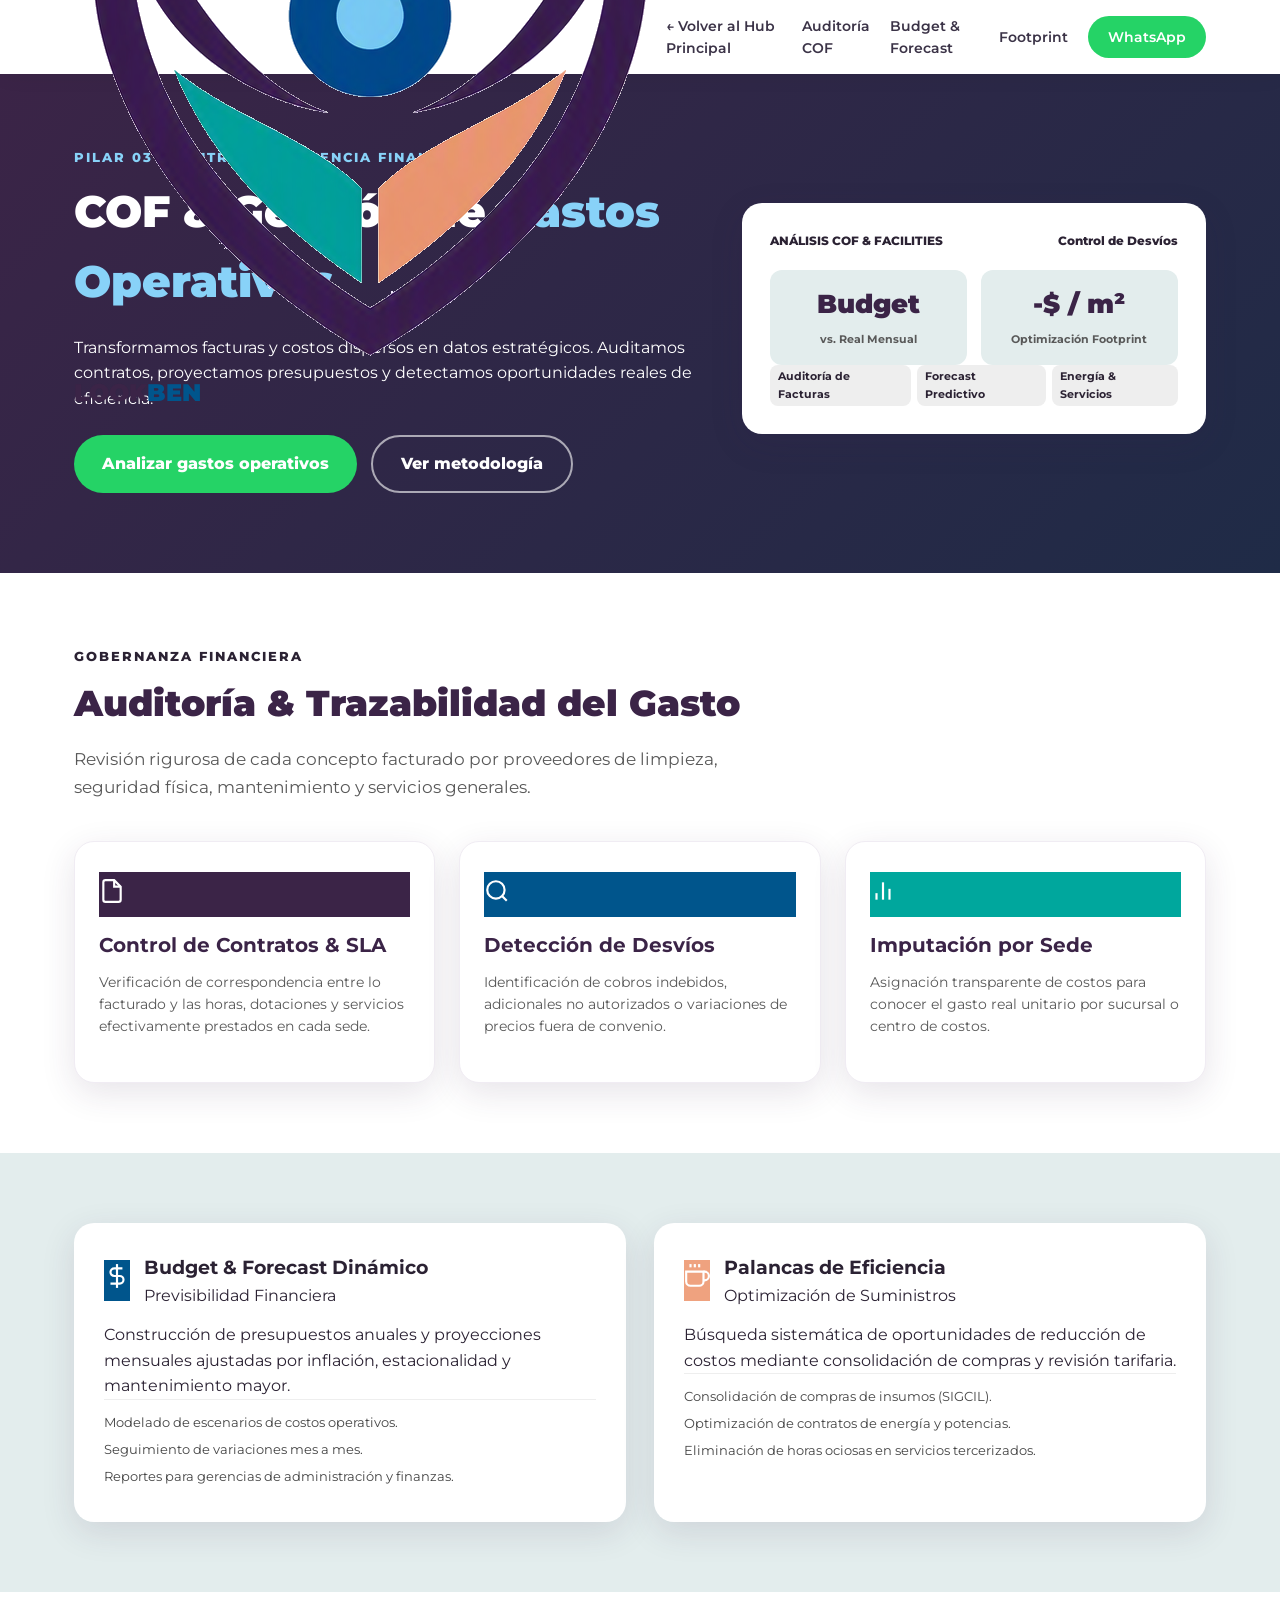
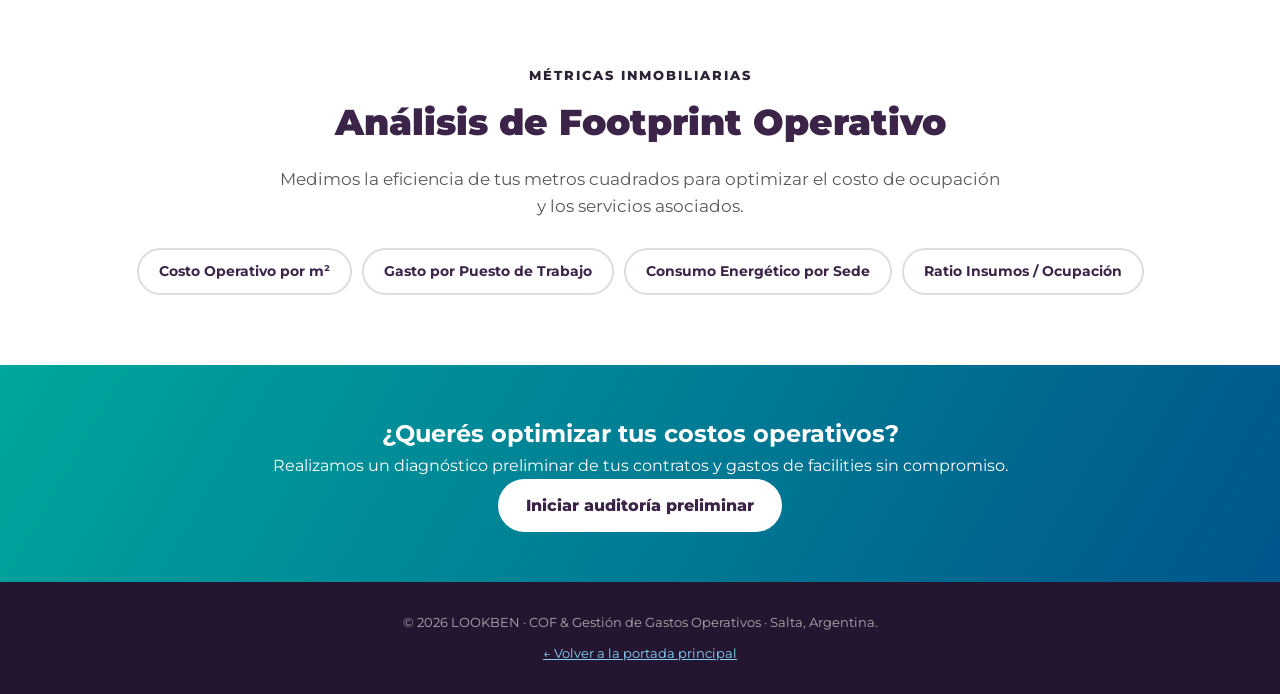
==== commit 80754908: "Update cof-gastos.html" ====
--- a/cof-gastos.html
+++ b/cof-gastos.html
@@ -1,30 +1,169 @@
-﻿<!DOCTYPE html>
-<html lang="es">
-<head>
-  <meta charset="UTF-8">
-  <title>COF & Gestión de Gastos Operativos · LOOKBEN</title>
-  <link rel="stylesheet" href="styles.css">
-</head>
-<body>
-  <nav>
-    <div class="container nav-in">
-      <a href="index.html" class="nav-logo"><span><span class="look">LOOK</span><span class="ben">BEN</span></span></a>
-      <div class="nav-links"><a href="index.html">← Volver al Hub</a><a href="https://wa.me/5493624313645" class="nav-cta">WhatsApp</a></div>
-    </div>
-  </nav>
-  <header class="hero" style="padding: 70px 0;">
-    <div class="container">
-      <span class="tag-eyebrow" style="color:var(--celeste)">Pilar 03</span>
-      <h1>COF & Gestión de Gastos Operativos</h1>
-      <p>Auditoría de facturas, control presupuestario y palancas de ahorro en facilities.</p>
-    </div>
-  </header>
-  <section class="section">
-    <div class="container pilar-grid">
-      <div class="pcard"><h3>Auditoría de Contratos</h3><p>Control de horas y servicios reales en contratos de limpieza y seguridad.</p></div>
-      <div class="pcard"><h3>Budget & Forecast</h3><p>Proyecciones mensuales ajustadas por inflación y estacionalidad.</p></div>
-      <div class="pcard"><h3>Footprint ($/m²)</h3><p>Métricas de costo por puesto de trabajo y optimización de energía.</p></div>
-    </div>
-  </section>
-</body>
+<!DOCTYPE html>
+<html lang="es">
+<head>
+  <meta charset="UTF-8">
+  <meta name="viewport" content="width=device-width, initial-scale=1.0">
+  <title>COF & Gestión de Gastos Operativos · LOOKBEN</title>
+  <link rel="icon" type="image/png" href="assets/logo.png">
+  <link href="https://fonts.googleapis.com/css2?family=Montserrat:wght@400;500;600;700;800;900&display=swap" rel="stylesheet">
+  <link rel="stylesheet" href="styles.css">
+</head>
+<body>
+
+  <nav>
+    <div class="container nav-in">
+      <a href="index.html" class="nav-logo">
+        <img src="assets/logo.png" alt="LOOKBEN" onerror="this.style.display='none'">
+        <span><span class="look">LOOK</span><span class="ben">BEN</span></span>
+      </a>
+      <div class="nav-links" id="navlinks">
+        <a href="index.html">← Volver al Hub Principal</a>
+        <a href="#auditoria">Auditoría COF</a>
+        <a href="#budget">Budget & Forecast</a>
+        <a href="#footprint">Footprint</a>
+        <a href="https://wa.me/5493624313645?text=Hola%20LOOKBEN!%20Quiero%20consultar%20por%20Control%20de%20COF%20y%20Gastos%20Operativos." class="nav-cta">WhatsApp</a>
+      </div>
+      <div class="burger" onclick="toggleMenu()"><span></span><span></span><span></span></div>
+    </div>
+  </nav>
+
+  <header class="hero" style="background: linear-gradient(135deg, var(--violeta) 0%, #1f2b47 100%); padding: 70px 0 80px;">
+    <div class="container hero-grid">
+      <div>
+        <span class="tag-eyebrow" style="color:var(--celeste)">Pilar 03 · Control & Eficiencia Financiera</span>
+        <h1>COF & Gestión de <span class="hl">Gastos Operativos</span></h1>
+        <p>Transformamos facturas y costos dispersos en datos estratégicos. Auditamos contratos, proyectamos presupuestos y detectamos oportunidades reales de eficiencia.</p>
+        <div class="hero-cta">
+          <a href="https://wa.me/5493624313645?text=Hola%20LOOKBEN!%20Quiero%20analizar%20los%20gastos%20operativos%20de%20nuestra%20empresa." class="btn btn-wa">
+            Analizar gastos operativos
+          </a>
+          <a href="#auditoria" class="btn btn-outline">Ver metodología</a>
+        </div>
+      </div>
+      <div class="hero-card hero-widget">
+        <div class="hw-header">
+          <div class="hw-badge">ANÁLISIS COF & FACILITIES</div>
+          <div class="hw-status"><span class="dot"></span> Control de Desvíos</div>
+        </div>
+        <div class="hw-stats-grid">
+          <div class="hw-stat">
+            <span class="hw-stat-val">Budget</span>
+            <span class="hw-stat-lbl">vs. Real Mensual</span>
+          </div>
+          <div class="hw-stat">
+            <span class="hw-stat-val">-$ / m²</span>
+            <span class="hw-stat-lbl">Optimización Footprint</span>
+          </div>
+        </div>
+        <div class="hw-tags">
+          <span>Auditoría de Facturas</span>
+          <span>Forecast Predictivo</span>
+          <span>Energía & Servicios</span>
+        </div>
+      </div>
+    </div>
+  </header>
+
+  <!-- AUDITORIA COF -->
+  <section class="section" id="auditoria">
+    <div class="container">
+      <span class="tag-eyebrow">Gobernanza Financiera</span>
+      <h2 class="h2">Auditoría & Trazabilidad del Gasto</h2>
+      <p class="lead" style="margin-bottom: 36px;">Revisión rigurosa de cada concepto facturado por proveedores de limpieza, seguridad física, mantenimiento y servicios generales.</p>
+
+      <div class="pilar-grid">
+        <div class="pcard">
+          <div class="pcard-ic" style="background:var(--violeta)">
+            <svg width="26" height="26" viewBox="0 0 24 24" fill="none" stroke="#fff" stroke-width="2"><path d="M14 2H6a2 2 0 0 0-2 2v16a2 2 0 0 0 2 2h12a2 2 0 0 0 2-2V8z"/><polyline points="14 2 14 8 20 8"/></svg>
+          </div>
+          <h3>Control de Contratos & SLA</h3>
+          <p>Verificación de correspondencia entre lo facturado y las horas, dotaciones y servicios efectivamente prestados en cada sede.</p>
+        </div>
+        <div class="pcard">
+          <div class="pcard-ic" style="background:var(--azul)">
+            <svg width="26" height="26" viewBox="0 0 24 24" fill="none" stroke="#fff" stroke-width="2"><circle cx="11" cy="11" r="8"/><line x1="21" y1="21" x2="16.65" y2="16.65"/></svg>
+          </div>
+          <h3>Detección de Desvíos</h3>
+          <p>Identificación de cobros indebidos, adicionales no autorizados o variaciones de precios fuera de convenio.</p>
+        </div>
+        <div class="pcard">
+          <div class="pcard-ic" style="background:var(--teal)">
+            <svg width="26" height="26" viewBox="0 0 24 24" fill="none" stroke="#fff" stroke-width="2"><line x1="18" y1="20" x2="18" y2="10"/><line x1="12" y1="20" x2="12" y2="4"/><line x1="6" y1="20" x2="6" y2="14"/></svg>
+          </div>
+          <h3>Imputación por Sede</h3>
+          <p>Asignación transparente de costos para conocer el gasto real unitario por sucursal o centro de costos.</p>
+        </div>
+      </div>
+    </div>
+  </section>
+
+  <!-- BUDGET Y PALANCAS -->
+  <section class="section" style="background:var(--gris)" id="budget">
+    <div class="container grid-2col">
+      <div class="special-card">
+        <div class="sc-head">
+          <div class="sc-ic" style="background:var(--azul)">
+            <svg width="26" height="26" viewBox="0 0 24 24" fill="none" stroke="#fff" stroke-width="2"><line x1="12" y1="1" x2="12" y2="23"/><path d="M17 5H9.5a3.5 3.5 0 0 0 0 7h5a3.5 3.5 0 0 1 0 7H6"/></svg>
+          </div>
+          <div><h3>Budget & Forecast Dinámico</h3><span class="sc-sub">Previsibilidad Financiera</span></div>
+        </div>
+        <p>Construcción de presupuestos anuales y proyecciones mensuales ajustadas por inflación, estacionalidad y mantenimiento mayor.</p>
+        <ul class="pcard-list">
+          <li>Modelado de escenarios de costos operativos.</li>
+          <li>Seguimiento de variaciones mes a mes.</li>
+          <li>Reportes para gerencias de administración y finanzas.</li>
+        </ul>
+      </div>
+
+      <div class="special-card">
+        <div class="sc-head">
+          <div class="sc-ic" style="background:var(--salmon)">
+            <svg width="26" height="26" viewBox="0 0 24 24" fill="none" stroke="#fff" stroke-width="2"><path d="M18 8h1a4 4 0 0 1 0 8h-1"/><path d="M2 8h16v9a4 4 0 0 1-4 4H6a4 4 0 0 1-4-4V8z"/><line x1="6" y1="1" x2="6" y2="4"/><line x1="10" y1="1" x2="10" y2="4"/><line x1="14" y1="1" x2="14" y2="4"/></svg>
+          </div>
+          <div><h3>Palancas de Eficiencia</h3><span class="sc-sub">Optimización de Suministros</span></div>
+        </div>
+        <p>Búsqueda sistemática de oportunidades de reducción de costos mediante consolidación de compras y revisión tarifaria.</p>
+        <ul class="pcard-list">
+          <li>Consolidación de compras de insumos (SIGCIL).</li>
+          <li>Optimización de contratos de energía y potencias.</li>
+          <li>Eliminación de horas ociosas en servicios tercerizados.</li>
+        </ul>
+      </div>
+    </div>
+  </section>
+
+  <!-- FOOTPRINT -->
+  <section class="section" id="footprint">
+    <div class="container center">
+      <span class="tag-eyebrow">Métricas Inmobiliarias</span>
+      <h2 class="h2">Análisis de Footprint Operativo</h2>
+      <p class="lead">Medimos la eficiencia de tus metros cuadrados para optimizar el costo de ocupación y los servicios asociados.</p>
+      <div class="sectors" style="margin-top:28px;">
+        <div class="sector">Costo Operativo por m²</div>
+        <div class="sector">Gasto por Puesto de Trabajo</div>
+        <div class="sector">Consumo Energético por Sede</div>
+        <div class="sector">Ratio Insumos / Ocupación</div>
+      </div>
+    </div>
+  </section>
+
+  <section class="ctaband">
+    <div class="container">
+      <h2>¿Querés optimizar tus costos operativos?</h2>
+      <p>Realizamos un diagnóstico preliminar de tus contratos y gastos de facilities sin compromiso.</p>
+      <a href="https://wa.me/5493624313645?text=Hola%20LOOKBEN!%20Quiero%20coordinar%20una%20auditor%C3%ADa%20de%20gastos%20COF." class="btn btn-wa" style="background:#fff;color:var(--violeta);">
+        Iniciar auditoría preliminar
+      </a>
+    </div>
+  </section>
+
+  <footer>
+    <div class="container foot-bottom">
+      © 2026 LOOKBEN · COF & Gestión de Gastos Operativos · Salta, Argentina.
+      <p style="margin-top:10px;"><a href="index.html" style="color:var(--celeste)">← Volver a la portada principal</a></p>
+    </div>
+  </footer>
+
+  <script src="app.js"></script>
+</body>
 </html>
